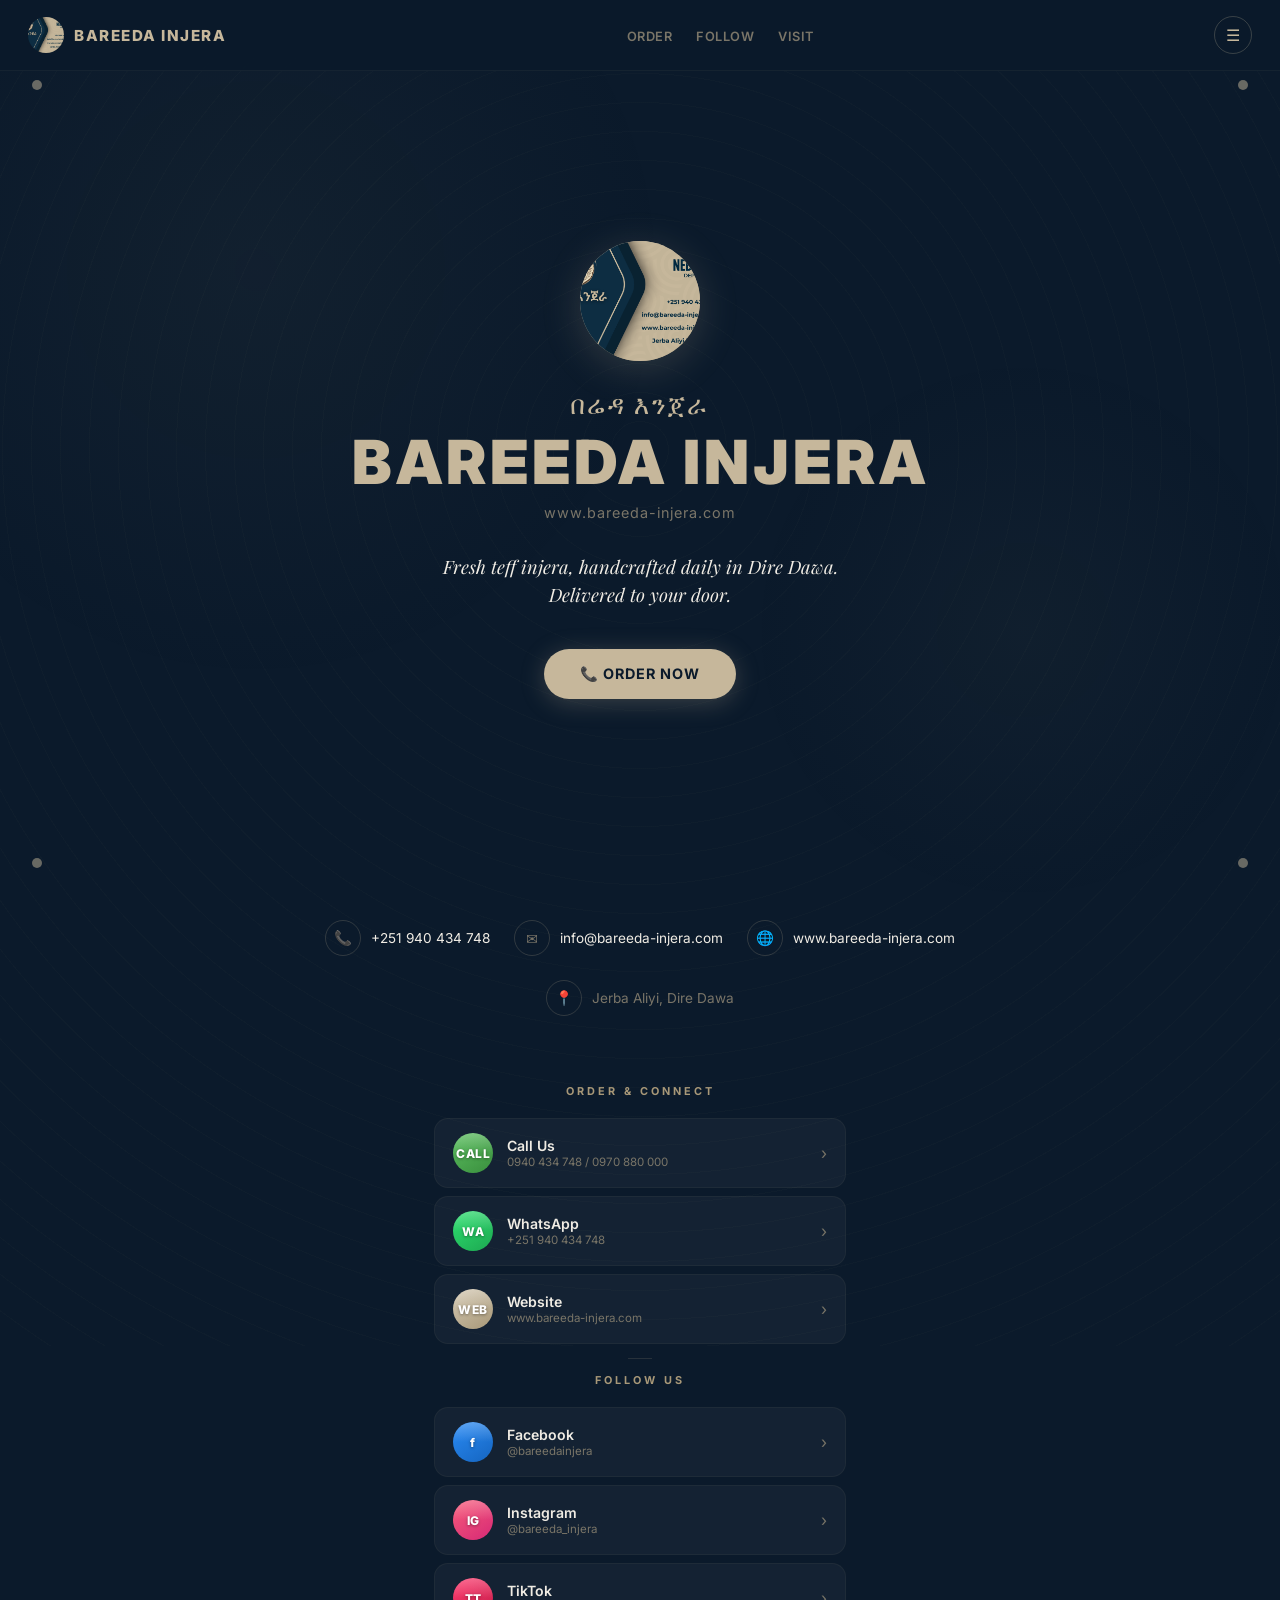
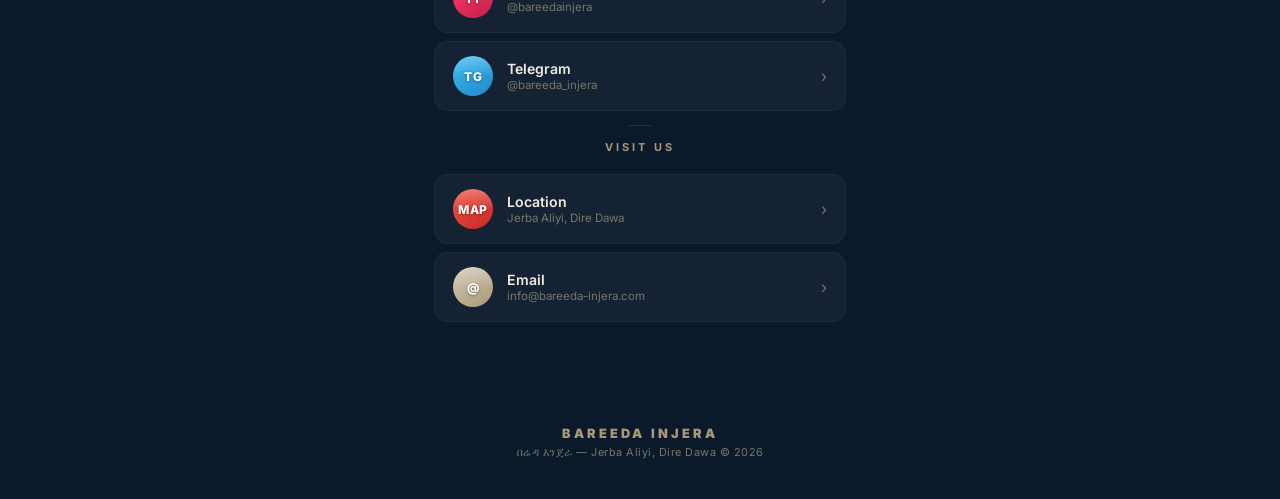
==== links/index.html @ 62047ea6 "Initial commit: Bareeda Injera e-commerce website PHP/MySQL storefront for the Dire Dawa teff injera" ====
<!DOCTYPE html>
<html lang="en">
<head>
<meta charset="UTF-8">
<meta name="viewport" content="width=device-width, initial-scale=1.0">
<title>Bareeda Injera — በሬዳ እንጀራ</title>
<meta name="description" content="Bareeda Injera — Fresh teff injera from Dire Dawa. Order now.">
<link rel="preconnect" href="https://fonts.googleapis.com">
<link rel="preconnect" href="https://fonts.gstatic.com" crossorigin>
<link href="https://fonts.googleapis.com/css2?family=Playfair+Display:ital,wght@0,400;0,700;1,400;1,700&family=Inter:wght@300;400;500;600;700;800;900&display=swap" rel="stylesheet">
<style>
  *, *::before, *::after { margin: 0; padding: 0; box-sizing: border-box; }

  :root {
    --navy: #0b1a2b;
    --navy-light: #0f2236;
    --navy-dark: #070f1a;
    --gold: #c6b79b;
    --gold-light: #d4c9b3;
    --gold-dark: #a89878;
    --text: #f0ece4;
    --text-muted: #7a7568;
    --radius: 14px;
  }

  html { scroll-behavior: smooth; }

  body {
    font-family: 'Inter', system-ui, sans-serif;
    background: var(--navy);
    color: var(--text);
    min-height: 100vh;
    overflow-x: hidden;
  }

  body::before {
    content: '';
    position: fixed;
    top: 0; left: 0; right: 0; bottom: 0;
    background:
      radial-gradient(ellipse 600px 600px at 20% 30%, rgba(198,183,155,0.04) 0%, transparent 70%),
      radial-gradient(ellipse 400px 400px at 80% 70%, rgba(198,183,155,0.03) 0%, transparent 70%);
    pointer-events: none;
    z-index: 0;
  }

  body::after {
    content: '';
    position: fixed;
    top: 50%; left: 50%;
    transform: translate(-50%, -50%);
    width: 140vmax; height: 140vmax;
    background: repeating-radial-gradient(
      circle at center,
      transparent 0px, transparent 28px,
      rgba(198,183,155,0.025) 28px, rgba(198,183,155,0.025) 29px
    );
    pointer-events: none;
    z-index: 0;
  }

  nav {
    position: fixed;
    top: 0; left: 0; right: 0;
    z-index: 100;
    display: flex;
    align-items: center;
    justify-content: space-between;
    padding: 16px 28px;
    background: rgba(11,26,43,0.9);
    backdrop-filter: blur(16px);
    -webkit-backdrop-filter: blur(16px);
    border-bottom: 1px solid rgba(198,183,155,0.06);
  }

  .nav-brand { display: flex; align-items: center; gap: 10px; }

  .nav-logo-circle {
    width: 36px; height: 36px;
    border-radius: 50%;
    overflow: hidden;
    background: var(--gold);
    display: flex;
    align-items: center;
    justify-content: center;
    flex-shrink: 0;
  }

  .nav-logo-circle img { width: 100%; height: 100%; object-fit: cover; }

  .nav-brand-text {
    font-weight: 800;
    font-size: 0.95rem;
    letter-spacing: 1.5px;
    text-transform: uppercase;
    color: var(--gold);
  }

  .nav-links { display: flex; gap: 24px; list-style: none; }

  .nav-links a {
    color: var(--text-muted);
    text-decoration: none;
    font-size: 0.8rem;
    font-weight: 600;
    letter-spacing: 0.5px;
    text-transform: uppercase;
    transition: color 0.2s;
  }

  .nav-links a:hover { color: var(--gold); }

  .nav-menu-btn {
    width: 38px; height: 38px;
    border-radius: 50%;
    border: 1.5px solid rgba(198,183,155,0.25);
    background: transparent;
    color: var(--gold);
    font-size: 1rem;
    cursor: pointer;
    display: flex;
    align-items: center;
    justify-content: center;
    transition: all 0.2s;
  }

  .nav-menu-btn:hover { background: var(--gold); color: var(--navy); }

  .page-content { position: relative; z-index: 1; }

  .hero {
    min-height: 100vh;
    display: flex;
    flex-direction: column;
    align-items: center;
    justify-content: center;
    text-align: center;
    padding: 100px 24px 60px;
    position: relative;
  }

  .corner-dot {
    position: absolute;
    width: 10px; height: 10px;
    border-radius: 50%;
    background: var(--gold);
    opacity: 0.5;
  }
  .corner-dot.tl { top: 80px; left: 32px; }
  .corner-dot.tr { top: 80px; right: 32px; }
  .corner-dot.bl { bottom: 32px; left: 32px; }
  .corner-dot.br { bottom: 32px; right: 32px; }

  .hero-logo { position: relative; margin-bottom: 28px; }

  .hero-logo-circle {
    width: 120px; height: 120px;
    border-radius: 50%;
    overflow: hidden;
    background: linear-gradient(145deg, var(--gold-light), var(--gold-dark));
    display: flex;
    align-items: center;
    justify-content: center;
    box-shadow: 0 8px 40px rgba(198,183,155,0.2);
  }

  .hero-logo-circle img { width: 100%; height: 100%; object-fit: cover; }

  .hero-amharic {
    font-size: 1.6rem;
    color: var(--gold);
    margin-bottom: 8px;
    font-weight: 500;
    letter-spacing: 2px;
  }

  .hero-title {
    font-weight: 900;
    font-size: clamp(2.2rem, 6vw, 3.8rem);
    letter-spacing: 4px;
    text-transform: uppercase;
    color: var(--gold);
    margin-bottom: 8px;
    line-height: 1.1;
  }

  .hero-url {
    font-size: 0.9rem;
    color: var(--text-muted);
    letter-spacing: 1px;
    margin-bottom: 32px;
  }

  .hero-tagline {
    font-family: 'Playfair Display', serif;
    font-style: italic;
    font-size: 1.15rem;
    color: var(--text);
    max-width: 400px;
    line-height: 1.5;
    margin-bottom: 40px;
  }

  .hero-cta-btn {
    display: inline-flex;
    align-items: center;
    gap: 10px;
    padding: 16px 36px;
    border-radius: 50px;
    background: var(--gold);
    color: var(--navy);
    font-weight: 700;
    font-size: 0.9rem;
    letter-spacing: 1px;
    text-transform: uppercase;
    text-decoration: none;
    transition: all 0.25s;
    box-shadow: 0 4px 24px rgba(198,183,155,0.25);
  }

  .hero-cta-btn:hover {
    transform: translateY(-2px);
    box-shadow: 0 8px 32px rgba(198,183,155,0.35);
    background: var(--gold-light);
  }

  .info-bar {
    display: flex;
    flex-wrap: wrap;
    justify-content: center;
    gap: 24px;
    padding: 20px 24px;
    margin: 0 auto 48px;
    max-width: 700px;
  }

  .info-item {
    display: flex;
    align-items: center;
    gap: 10px;
    color: var(--text-muted);
    font-size: 0.85rem;
  }

  .info-item .info-icon {
    width: 36px; height: 36px;
    border-radius: 50%;
    border: 1.5px solid rgba(198,183,155,0.2);
    display: flex;
    align-items: center;
    justify-content: center;
    font-size: 0.9rem;
    flex-shrink: 0;
  }

  .info-item a {
    color: var(--text);
    text-decoration: none;
    transition: color 0.2s;
  }

  .info-item a:hover { color: var(--gold); }

  .links-section {
    padding: 0 24px 80px;
    max-width: 460px;
    margin: 0 auto;
  }

  .section-label {
    text-align: center;
    font-size: 0.68rem;
    text-transform: uppercase;
    letter-spacing: 3px;
    color: var(--gold-dark);
    margin-bottom: 20px;
    font-weight: 700;
  }

  .links-grid {
    display: flex;
    flex-direction: column;
    gap: 8px;
  }

  .link-card {
    display: flex;
    align-items: center;
    gap: 14px;
    padding: 14px 18px;
    border-radius: var(--radius);
    text-decoration: none;
    color: var(--text);
    background: rgba(255,255,255,0.04);
    border: 1px solid rgba(198,183,155,0.06);
    transition: all 0.25s;
    -webkit-tap-highlight-color: transparent;
  }

  .link-card:hover {
    background: rgba(198,183,155,0.08);
    border-color: rgba(198,183,155,0.15);
    transform: translateY(-1px);
  }

  .link-card .icon-wrap {
    width: 40px; height: 40px;
    border-radius: 50%;
    display: flex;
    align-items: center;
    justify-content: center;
    flex-shrink: 0;
    position: relative;
    overflow: hidden;
  }

  .link-card .icon-wrap::before {
    content: '';
    position: absolute;
    top: 0; left: 0; right: 0;
    height: 50%;
    background: linear-gradient(180deg, rgba(255,255,255,0.25) 0%, transparent 100%);
    border-radius: 50% 50% 0 0;
    z-index: 1;
  }

  .link-card .icon-wrap .icon-label {
    position: relative;
    z-index: 2;
    font-weight: 800;
    font-size: 0.75rem;
    color: #fff;
    text-shadow: 0 1px 3px rgba(0,0,0,0.4);
    letter-spacing: 0.5px;
  }

  .link-card[data-brand="phone"] .icon-wrap     { background: linear-gradient(145deg, #5cbf60, #3a8f3e); }
  .link-card[data-brand="whatsapp"] .icon-wrap  { background: linear-gradient(145deg, #2ee070, #1da851); }
  .link-card[data-brand="facebook"] .icon-wrap  { background: linear-gradient(145deg, #2a8bf5, #1565c0); }
  .link-card[data-brand="instagram"] .icon-wrap { background: linear-gradient(145deg, #f85d7a, #d62976); }
  .link-card[data-brand="tiktok"] .icon-wrap    { background: linear-gradient(145deg, #ff3b6f, #c41e4a); }
  .link-card[data-brand="telegram"] .icon-wrap  { background: linear-gradient(145deg, #3bbcf5, #2188c8); }
  .link-card[data-brand="location"] .icon-wrap  { background: linear-gradient(145deg, #f05545, #c62828); }
  .link-card[data-brand="email"] .icon-wrap     { background: linear-gradient(145deg, var(--gold-light), var(--gold-dark)); }
  .link-card[data-brand="website"] .icon-wrap   { background: linear-gradient(145deg, var(--gold-light), var(--gold-dark)); }

  .link-card .card-info { flex: 1; min-width: 0; }
  .link-card .card-info .name { font-size: 0.88rem; font-weight: 600; }
  .link-card .card-info .handle {
    font-size: 0.72rem;
    color: var(--text-muted);
    margin-top: 1px;
    overflow: hidden;
    text-overflow: ellipsis;
    white-space: nowrap;
  }

  .link-card .card-arrow {
    color: var(--text-muted);
    font-size: 1rem;
    flex-shrink: 0;
    transition: all 0.2s;
  }

  .link-card:hover .card-arrow { transform: translateX(3px); color: var(--gold); }

  .link-divider {
    width: 24px; height: 1px;
    background: rgba(198,183,155,0.15);
    margin: 14px auto;
  }

  footer {
    text-align: center;
    padding: 24px 24px 40px;
    position: relative;
    z-index: 1;
  }

  .footer-brand {
    font-weight: 900;
    font-size: 0.8rem;
    letter-spacing: 3px;
    text-transform: uppercase;
    color: var(--gold-dark);
    margin-bottom: 4px;
  }

  .footer-sub {
    font-size: 0.68rem;
    color: var(--text-muted);
    letter-spacing: 0.5px;
  }

  @media (max-width: 480px) {
    nav { padding: 12px 18px; }
    .nav-links { display: none; }
    .hero { padding: 90px 18px 40px; }
    .hero-logo-circle { width: 96px; height: 96px; }
    .hero-amharic { font-size: 1.3rem; }
    .info-bar { gap: 16px; }
    .links-section { padding: 0 16px 60px; }
    .corner-dot { display: none; }
  }
</style>
</head>
<body>

<nav>
  <div class="nav-brand">
    <div class="nav-logo-circle">
      <img src="../assets/images/logo-front.png" alt="Bareeda Logo">
    </div>
    <div class="nav-brand-text">Bareeda Injera</div>
  </div>
  <ul class="nav-links">
    <li><a href="#order">Order</a></li>
    <li><a href="#social">Follow</a></li>
    <li><a href="#visit">Visit</a></li>
  </ul>
  <button class="nav-menu-btn" aria-label="Menu">☰</button>
</nav>

<div class="page-content">

  <section class="hero" id="order">
    <div class="corner-dot tl"></div>
    <div class="corner-dot tr"></div>
    <div class="corner-dot bl"></div>
    <div class="corner-dot br"></div>

    <div class="hero-logo">
      <div class="hero-logo-circle">
        <img src="../assets/images/logo-front.png" alt="Bareeda Injera Logo">
      </div>
    </div>

    <div class="hero-amharic">በሬዳ እንጀራ</div>
    <h1 class="hero-title">Bareeda Injera</h1>
    <div class="hero-url">www.bareeda-injera.com</div>

    <p class="hero-tagline">Fresh teff injera, handcrafted daily in Dire Dawa. Delivered to your door.</p>

    <a class="hero-cta-btn" href="tel:+251940434748">📞 Order Now</a>
  </section>

  <div class="info-bar">
    <div class="info-item">
      <div class="info-icon">📞</div>
      <a href="tel:+251940434748">+251 940 434 748</a>
    </div>
    <div class="info-item">
      <div class="info-icon">✉️</div>
      <a href="mailto:info@bareeda-injera.com">info@bareeda-injera.com</a>
    </div>
    <div class="info-item">
      <div class="info-icon">🌐</div>
      <a href="https://www.bareeda-injera.com" target="_blank" rel="noopener">www.bareeda-injera.com</a>
    </div>
    <div class="info-item">
      <div class="info-icon">📍</div>
      <span>Jerba Aliyi, Dire Dawa</span>
    </div>
  </div>

  <section class="links-section" id="social">
    <div class="section-label">Order & Connect</div>
    <div class="links-grid">
      <a class="link-card" data-brand="phone" href="tel:+251940434748">
        <div class="icon-wrap"><span class="icon-label">CALL</span></div>
        <div class="card-info"><div class="name">Call Us</div><div class="handle">0940 434 748 / 0970 880 000</div></div>
        <div class="card-arrow">›</div>
      </a>
      <a class="link-card" data-brand="whatsapp" href="https://wa.me/251940434748" target="_blank" rel="noopener">
        <div class="icon-wrap"><span class="icon-label">WA</span></div>
        <div class="card-info"><div class="name">WhatsApp</div><div class="handle">+251 940 434 748</div></div>
        <div class="card-arrow">›</div>
      </a>
      <a class="link-card" data-brand="website" href="https://www.bareeda-injera.com" target="_blank" rel="noopener">
        <div class="icon-wrap"><span class="icon-label">WEB</span></div>
        <div class="card-info"><div class="name">Website</div><div class="handle">www.bareeda-injera.com</div></div>
        <div class="card-arrow">›</div>
      </a>
    </div>

    <div class="link-divider"></div>
    <div class="section-label">Follow Us</div>
    <div class="links-grid">
      <a class="link-card" data-brand="facebook" href="https://www.facebook.com/bareedainjera" target="_blank" rel="noopener">
        <div class="icon-wrap"><span class="icon-label">f</span></div>
        <div class="card-info"><div class="name">Facebook</div><div class="handle">@bareedainjera</div></div>
        <div class="card-arrow">›</div>
      </a>
      <a class="link-card" data-brand="instagram" href="https://www.instagram.com/bareeda_injera" target="_blank" rel="noopener">
        <div class="icon-wrap"><span class="icon-label">IG</span></div>
        <div class="card-info"><div class="name">Instagram</div><div class="handle">@bareeda_injera</div></div>
        <div class="card-arrow">›</div>
      </a>
      <a class="link-card" data-brand="tiktok" href="https://www.tiktok.com/@bareedainjera" target="_blank" rel="noopener">
        <div class="icon-wrap"><span class="icon-label">TT</span></div>
        <div class="card-info"><div class="name">TikTok</div><div class="handle">@bareedainjera</div></div>
        <div class="card-arrow">›</div>
      </a>
      <a class="link-card" data-brand="telegram" href="https://t.me/bareeda_injera" target="_blank" rel="noopener">
        <div class="icon-wrap"><span class="icon-label">TG</span></div>
        <div class="card-info"><div class="name">Telegram</div><div class="handle">@bareeda_injera</div></div>
        <div class="card-arrow">›</div>
      </a>
    </div>

    <div class="link-divider"></div>
    <div class="section-label" id="visit">Visit Us</div>
    <div class="links-grid">
      <a class="link-card" data-brand="location" href="https://maps.google.com/?q=Jerba+Aliyi+Dire+Dawa+Ethiopia" target="_blank" rel="noopener">
        <div class="icon-wrap"><span class="icon-label">MAP</span></div>
        <div class="card-info"><div class="name">Location</div><div class="handle">Jerba Aliyi, Dire Dawa</div></div>
        <div class="card-arrow">›</div>
      </a>
      <a class="link-card" data-brand="email" href="mailto:info@bareeda-injera.com">
        <div class="icon-wrap"><span class="icon-label">@</span></div>
        <div class="card-info"><div class="name">Email</div><div class="handle">info@bareeda-injera.com</div></div>
        <div class="card-arrow">›</div>
      </a>
    </div>
  </section>

  <footer>
    <div class="footer-brand">Bareeda Injera</div>
    <div class="footer-sub">በሬዳ እንጀራ — Jerba Aliyi, Dire Dawa &copy; 2026</div>
  </footer>

</div>

</body>
</html>
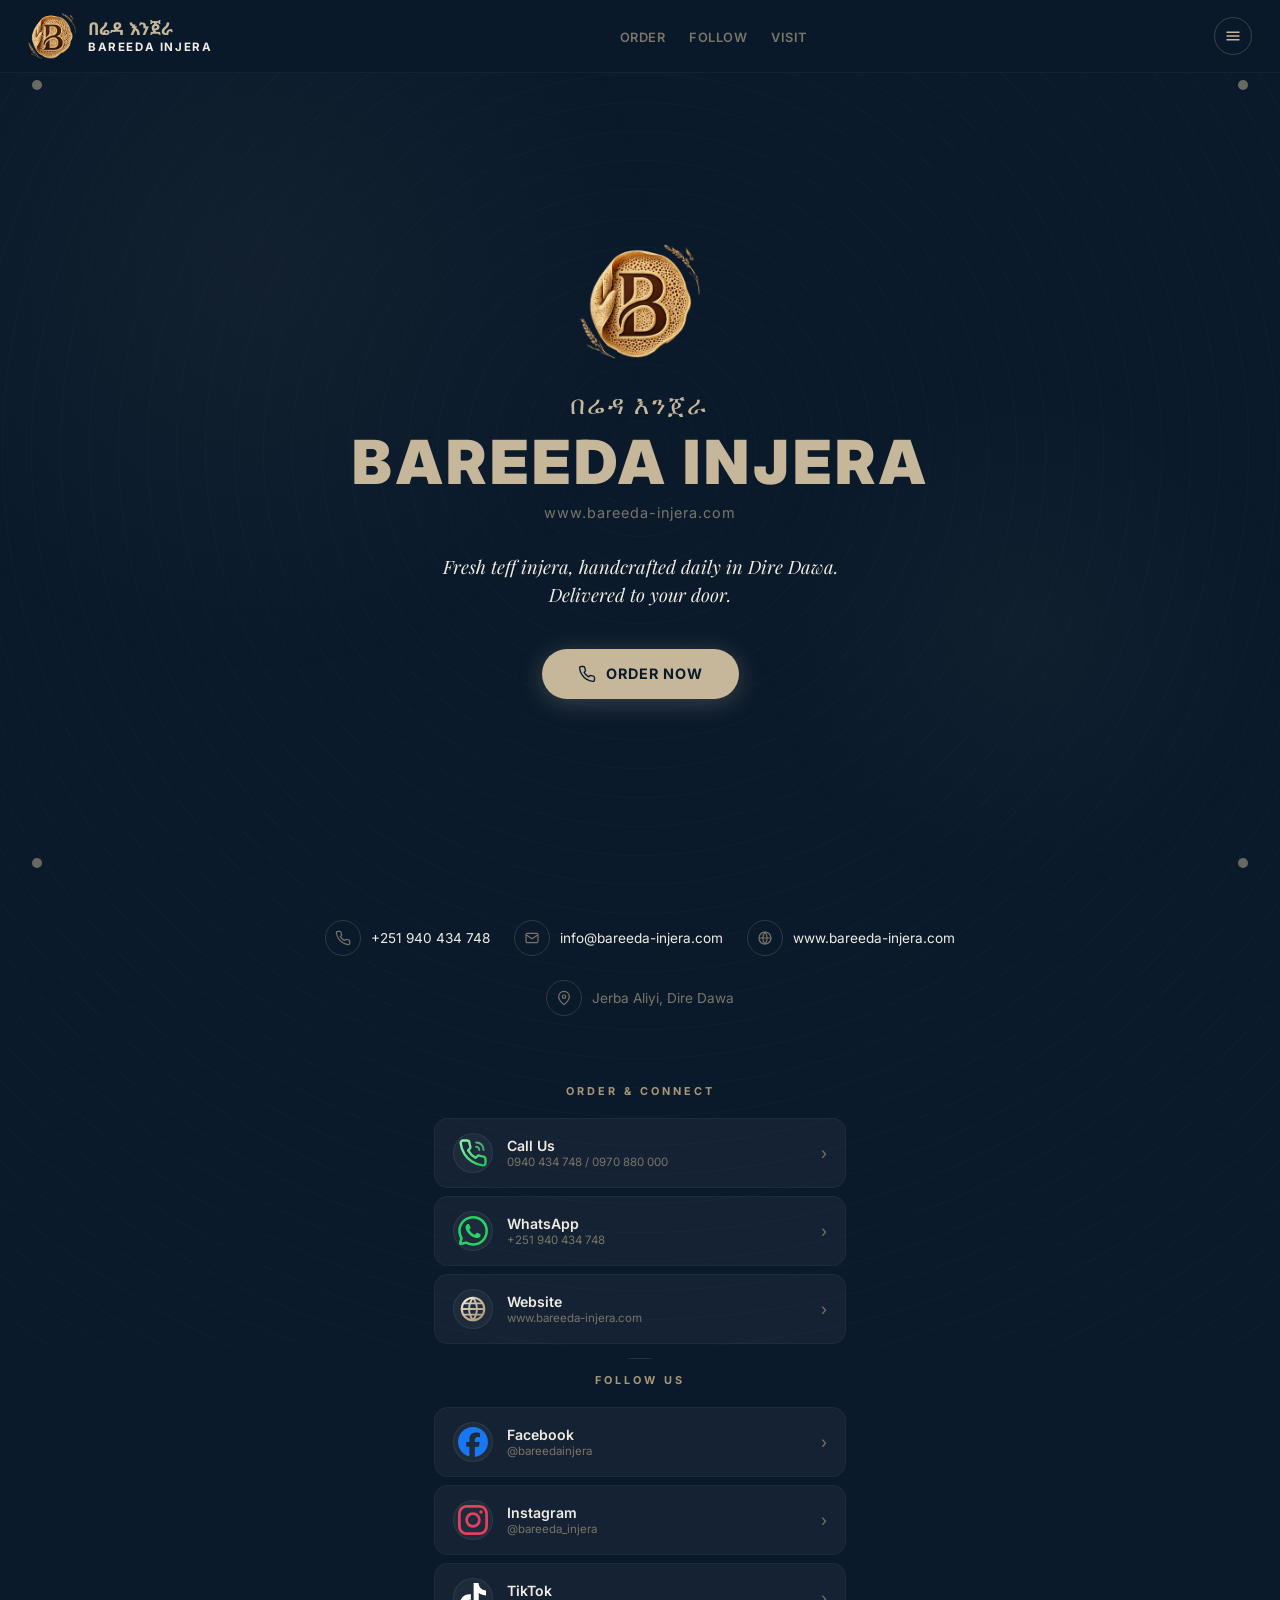
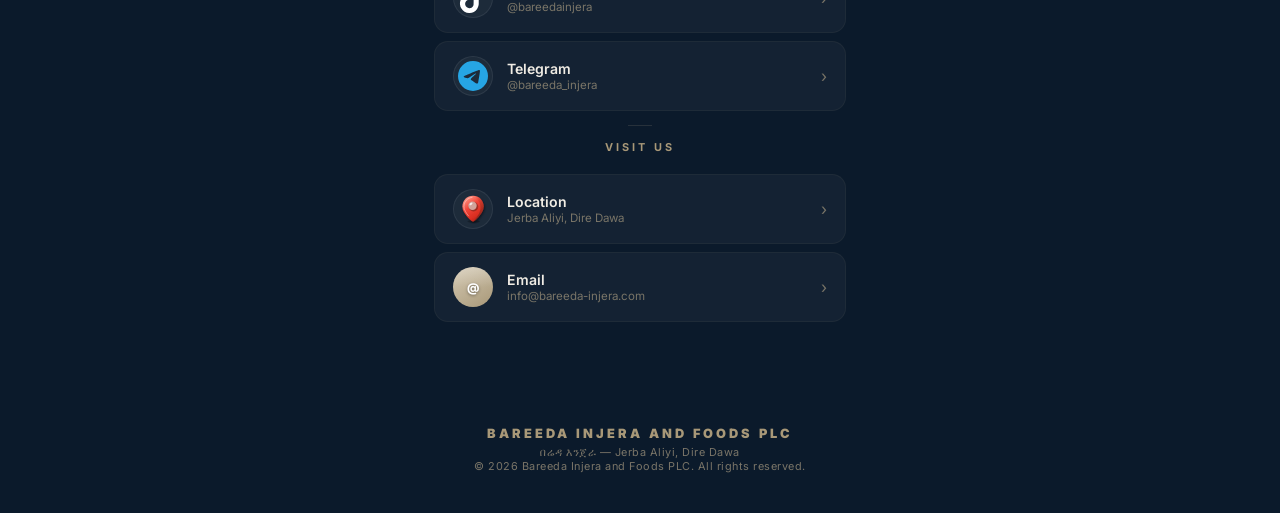
==== commit aff2afed: "Add Telegram alert pipeline, analytics, hero/about image styling, and e-commerce enhancements - Tele" ====
--- a/links/index.html
+++ b/links/index.html
@@ -7,7 +7,7 @@
 <meta name="description" content="Bareeda Injera — Fresh teff injera from Dire Dawa. Order now.">
 <link rel="preconnect" href="https://fonts.googleapis.com">
 <link rel="preconnect" href="https://fonts.gstatic.com" crossorigin>
-<link href="https://fonts.googleapis.com/css2?family=Playfair+Display:ital,wght@0,400;0,700;1,400;1,700&family=Inter:wght@300;400;500;600;700;800;900&display=swap" rel="stylesheet">
+<link href="https://fonts.googleapis.com/css2?family=Playfair+Display:ital,wght@0,400;0,700;1,400;1,700&family=Inter:wght@300;400;500;600;700;800;900&family=Noto+Sans+Ethiopic:wght@600;700&display=swap" rel="stylesheet">
 <style>
   *, *::before, *::after { margin: 0; padding: 0; box-sizing: border-box; }
 
@@ -66,34 +66,37 @@
     display: flex;
     align-items: center;
     justify-content: space-between;
-    padding: 16px 28px;
+    padding: 12px 28px;
     background: rgba(11,26,43,0.9);
     backdrop-filter: blur(16px);
     -webkit-backdrop-filter: blur(16px);
     border-bottom: 1px solid rgba(198,183,155,0.06);
   }
 
-  .nav-brand { display: flex; align-items: center; gap: 10px; }
+  .nav-brand { display: flex; align-items: center; gap: 12px; }
 
   .nav-logo-circle {
-    width: 36px; height: 36px;
-    border-radius: 50%;
-    overflow: hidden;
-    background: var(--gold);
+    width: 48px; height: 48px;
     display: flex;
     align-items: center;
     justify-content: center;
     flex-shrink: 0;
   }
 
-  .nav-logo-circle img { width: 100%; height: 100%; object-fit: cover; }
+  .nav-logo-circle img { width: 100%; height: 100%; object-fit: contain; }
 
   .nav-brand-text {
-    font-weight: 800;
-    font-size: 0.95rem;
-    letter-spacing: 1.5px;
-    text-transform: uppercase;
-    color: var(--gold);
+    display: flex; flex-direction: column; gap: 3px; line-height: 1.1;
+  }
+
+  .nav-brand-am {
+    font-family: 'Noto Sans Ethiopic', sans-serif;
+    font-size: 1.1rem; font-weight: 700; color: var(--gold);
+  }
+
+  .nav-brand-en {
+    font-size: 0.72rem; font-weight: 700; color: var(--text);
+    letter-spacing: 1.6px; text-transform: uppercase;
   }
 
   .nav-links { display: flex; gap: 24px; list-style: none; }
@@ -155,16 +158,12 @@
 
   .hero-logo-circle {
     width: 120px; height: 120px;
-    border-radius: 50%;
-    overflow: hidden;
-    background: linear-gradient(145deg, var(--gold-light), var(--gold-dark));
-    display: flex;
-    align-items: center;
-    justify-content: center;
-    box-shadow: 0 8px 40px rgba(198,183,155,0.2);
-  }
-
-  .hero-logo-circle img { width: 100%; height: 100%; object-fit: cover; }
+    display: flex;
+    align-items: center;
+    justify-content: center;
+  }
+
+  .hero-logo-circle img { width: 100%; height: 100%; object-fit: contain; }
 
   .hero-amharic {
     font-size: 1.6rem;
@@ -334,15 +333,33 @@
     letter-spacing: 0.5px;
   }
 
-  .link-card[data-brand="phone"] .icon-wrap     { background: linear-gradient(145deg, #5cbf60, #3a8f3e); }
-  .link-card[data-brand="whatsapp"] .icon-wrap  { background: linear-gradient(145deg, #2ee070, #1da851); }
-  .link-card[data-brand="facebook"] .icon-wrap  { background: linear-gradient(145deg, #2a8bf5, #1565c0); }
-  .link-card[data-brand="instagram"] .icon-wrap { background: linear-gradient(145deg, #f85d7a, #d62976); }
-  .link-card[data-brand="tiktok"] .icon-wrap    { background: linear-gradient(145deg, #ff3b6f, #c41e4a); }
-  .link-card[data-brand="telegram"] .icon-wrap  { background: linear-gradient(145deg, #3bbcf5, #2188c8); }
-  .link-card[data-brand="location"] .icon-wrap  { background: linear-gradient(145deg, #f05545, #c62828); }
-  .link-card[data-brand="email"] .icon-wrap     { background: linear-gradient(145deg, var(--gold-light), var(--gold-dark)); }
-  .link-card[data-brand="website"] .icon-wrap   { background: linear-gradient(145deg, var(--gold-light), var(--gold-dark)); }
+  .link-card .icon-wrap .brand-icon {
+    width: 30px; height: 30px;
+    display: block;
+    position: relative;
+    z-index: 2;
+  }
+
+  .link-card[data-brand="phone"] .icon-wrap,
+  .link-card[data-brand="whatsapp"] .icon-wrap,
+  .link-card[data-brand="website"] .icon-wrap,
+  .link-card[data-brand="facebook"] .icon-wrap,
+  .link-card[data-brand="instagram"] .icon-wrap,
+  .link-card[data-brand="tiktok"] .icon-wrap,
+  .link-card[data-brand="telegram"] .icon-wrap,
+  .link-card[data-brand="location"] .icon-wrap {
+    background: rgba(255,255,255,0.04);
+    border: 1px solid rgba(255,255,255,0.07);
+  }
+  .link-card[data-brand="phone"] .icon-wrap::before,
+  .link-card[data-brand="whatsapp"] .icon-wrap::before,
+  .link-card[data-brand="website"] .icon-wrap::before,
+  .link-card[data-brand="facebook"] .icon-wrap::before,
+  .link-card[data-brand="instagram"] .icon-wrap::before,
+  .link-card[data-brand="tiktok"] .icon-wrap::before,
+  .link-card[data-brand="telegram"] .icon-wrap::before,
+  .link-card[data-brand="location"] .icon-wrap::before { display: none; }
+  .link-card[data-brand="email"] .icon-wrap { background: linear-gradient(145deg, var(--gold-light), var(--gold-dark)); }
 
   .link-card .card-info { flex: 1; min-width: 0; }
   .link-card .card-info .name { font-size: 0.88rem; font-weight: 600; }
@@ -395,6 +412,7 @@
   @media (max-width: 480px) {
     nav { padding: 12px 18px; }
     .nav-links { display: none; }
+    .nav-links.open { display: flex; position: absolute; top: 62px; left: 0; right: 0; padding: 18px; background: rgba(11,26,43,0.98); border-bottom: 1px solid rgba(198,183,155,0.08); justify-content: center; }
     .hero { padding: 90px 18px 40px; }
     .hero-logo-circle { width: 96px; height: 96px; }
     .hero-amharic { font-size: 1.3rem; }
@@ -409,16 +427,19 @@
 <nav>
   <div class="nav-brand">
     <div class="nav-logo-circle">
-      <img src="../assets/images/logo-front.png" alt="Bareeda Logo">
-    </div>
-    <div class="nav-brand-text">Bareeda Injera</div>
+      <img src="../assets/images/logo-b-transparent.png" alt="Bareeda Logo">
+    </div>
+    <div class="nav-brand-text">
+      <span class="nav-brand-am">በሬዳ እንጀራ</span>
+      <span class="nav-brand-en">Bareeda Injera</span>
+    </div>
   </div>
   <ul class="nav-links">
     <li><a href="#order">Order</a></li>
     <li><a href="#social">Follow</a></li>
     <li><a href="#visit">Visit</a></li>
   </ul>
-  <button class="nav-menu-btn" aria-label="Menu">☰</button>
+  <button class="nav-menu-btn" aria-label="Menu" type="button"><svg width="18" height="18" viewBox="0 0 24 24" fill="none" stroke="currentColor" stroke-width="1.8" stroke-linecap="round" aria-hidden="true"><path d="M4 7h16M4 12h16M4 17h16"/></svg></button>
 </nav>
 
 <div class="page-content">
@@ -431,7 +452,7 @@
 
     <div class="hero-logo">
       <div class="hero-logo-circle">
-        <img src="../assets/images/logo-front.png" alt="Bareeda Injera Logo">
+        <img src="../assets/images/logo-b-transparent.png" alt="Bareeda Injera Logo">
       </div>
     </div>
 
@@ -441,24 +462,24 @@
 
     <p class="hero-tagline">Fresh teff injera, handcrafted daily in Dire Dawa. Delivered to your door.</p>
 
-    <a class="hero-cta-btn" href="tel:+251940434748">📞 Order Now</a>
+    <a class="hero-cta-btn" href="tel:+251940434748"><svg width="18" height="18" viewBox="0 0 24 24" fill="none" stroke="currentColor" stroke-width="1.8" stroke-linecap="round" stroke-linejoin="round" aria-hidden="true"><path d="M22 16.9v3a2 2 0 0 1-2.2 2 19.8 19.8 0 0 1-8.6-3.1 19.5 19.5 0 0 1-6-6A19.8 19.8 0 0 1 2.1 4.2 2 2 0 0 1 4.1 2h3a2 2 0 0 1 2 1.7c.1 1 .4 2 .7 2.9a2 2 0 0 1-.5 2.1L8.1 9.9a16 16 0 0 0 6 6l1.2-1.2a2 2 0 0 1 2.1-.5c.9.3 1.9.6 2.9.7a2 2 0 0 1 1.7 2Z"/></svg>Order Now</a>
   </section>
 
   <div class="info-bar">
     <div class="info-item">
-      <div class="info-icon">📞</div>
+      <div class="info-icon"><svg width="16" height="16" viewBox="0 0 24 24" fill="none" stroke="currentColor" stroke-width="1.8" aria-hidden="true"><path d="M22 16.9v3a2 2 0 0 1-2.2 2 19.8 19.8 0 0 1-8.6-3.1 19.5 19.5 0 0 1-6-6A19.8 19.8 0 0 1 2.1 4.2 2 2 0 0 1 4.1 2h3a2 2 0 0 1 2 1.7c.1 1 .4 2 .7 2.9a2 2 0 0 1-.5 2.1L8.1 9.9a16 16 0 0 0 6 6l1.2-1.2a2 2 0 0 1 2.1-.5c.9.3 1.9.6 2.9.7a2 2 0 0 1 1.7 2Z"/></svg></div>
       <a href="tel:+251940434748">+251 940 434 748</a>
     </div>
     <div class="info-item">
-      <div class="info-icon">✉️</div>
+      <div class="info-icon"><svg width="16" height="16" viewBox="0 0 24 24" fill="none" stroke="currentColor" stroke-width="1.8" aria-hidden="true"><rect x="3" y="5" width="18" height="14" rx="2"/><path d="m3 7 9 6 9-6"/></svg></div>
       <a href="mailto:info@bareeda-injera.com">info@bareeda-injera.com</a>
     </div>
     <div class="info-item">
-      <div class="info-icon">🌐</div>
+      <div class="info-icon"><svg width="16" height="16" viewBox="0 0 24 24" fill="none" stroke="currentColor" stroke-width="1.8" aria-hidden="true"><circle cx="12" cy="12" r="9"/><path d="M3 12h18M12 3a14 14 0 0 1 0 18M12 3a14 14 0 0 0 0 18"/></svg></div>
       <a href="https://www.bareeda-injera.com" target="_blank" rel="noopener">www.bareeda-injera.com</a>
     </div>
     <div class="info-item">
-      <div class="info-icon">📍</div>
+      <div class="info-icon"><svg width="16" height="16" viewBox="0 0 24 24" fill="none" stroke="currentColor" stroke-width="1.8" aria-hidden="true"><path d="M20 10c0 5-8 12-8 12S4 15 4 10a8 8 0 1 1 16 0Z"/><circle cx="12" cy="10" r="2.5"/></svg></div>
       <span>Jerba Aliyi, Dire Dawa</span>
     </div>
   </div>
@@ -467,17 +488,17 @@
     <div class="section-label">Order & Connect</div>
     <div class="links-grid">
       <a class="link-card" data-brand="phone" href="tel:+251940434748">
-        <div class="icon-wrap"><span class="icon-label">CALL</span></div>
+        <div class="icon-wrap"><img class="brand-icon" src="../assets/images/social/phone.svg" alt="" aria-hidden="true"></div>
         <div class="card-info"><div class="name">Call Us</div><div class="handle">0940 434 748 / 0970 880 000</div></div>
         <div class="card-arrow">›</div>
       </a>
       <a class="link-card" data-brand="whatsapp" href="https://wa.me/251940434748" target="_blank" rel="noopener">
-        <div class="icon-wrap"><span class="icon-label">WA</span></div>
+        <div class="icon-wrap"><img class="brand-icon" src="../assets/images/social/whatsapp.svg" alt="" aria-hidden="true"></div>
         <div class="card-info"><div class="name">WhatsApp</div><div class="handle">+251 940 434 748</div></div>
         <div class="card-arrow">›</div>
       </a>
       <a class="link-card" data-brand="website" href="https://www.bareeda-injera.com" target="_blank" rel="noopener">
-        <div class="icon-wrap"><span class="icon-label">WEB</span></div>
+        <div class="icon-wrap"><img class="brand-icon" src="../assets/images/social/website.svg" alt="" aria-hidden="true"></div>
         <div class="card-info"><div class="name">Website</div><div class="handle">www.bareeda-injera.com</div></div>
         <div class="card-arrow">›</div>
       </a>
@@ -487,22 +508,22 @@
     <div class="section-label">Follow Us</div>
     <div class="links-grid">
       <a class="link-card" data-brand="facebook" href="https://www.facebook.com/bareedainjera" target="_blank" rel="noopener">
-        <div class="icon-wrap"><span class="icon-label">f</span></div>
+        <div class="icon-wrap"><img class="brand-icon" src="../assets/images/social/facebook.svg" alt="" aria-hidden="true"></div>
         <div class="card-info"><div class="name">Facebook</div><div class="handle">@bareedainjera</div></div>
         <div class="card-arrow">›</div>
       </a>
       <a class="link-card" data-brand="instagram" href="https://www.instagram.com/bareeda_injera" target="_blank" rel="noopener">
-        <div class="icon-wrap"><span class="icon-label">IG</span></div>
+        <div class="icon-wrap"><img class="brand-icon" src="../assets/images/social/instagram.svg" alt="" aria-hidden="true"></div>
         <div class="card-info"><div class="name">Instagram</div><div class="handle">@bareeda_injera</div></div>
         <div class="card-arrow">›</div>
       </a>
       <a class="link-card" data-brand="tiktok" href="https://www.tiktok.com/@bareedainjera" target="_blank" rel="noopener">
-        <div class="icon-wrap"><span class="icon-label">TT</span></div>
+        <div class="icon-wrap"><img class="brand-icon" src="../assets/images/social/tiktok.svg" alt="" aria-hidden="true"></div>
         <div class="card-info"><div class="name">TikTok</div><div class="handle">@bareedainjera</div></div>
         <div class="card-arrow">›</div>
       </a>
       <a class="link-card" data-brand="telegram" href="https://t.me/bareeda_injera" target="_blank" rel="noopener">
-        <div class="icon-wrap"><span class="icon-label">TG</span></div>
+        <div class="icon-wrap"><img class="brand-icon" src="../assets/images/social/telegram.svg" alt="" aria-hidden="true"></div>
         <div class="card-info"><div class="name">Telegram</div><div class="handle">@bareeda_injera</div></div>
         <div class="card-arrow">›</div>
       </a>
@@ -512,7 +533,7 @@
     <div class="section-label" id="visit">Visit Us</div>
     <div class="links-grid">
       <a class="link-card" data-brand="location" href="https://maps.google.com/?q=Jerba+Aliyi+Dire+Dawa+Ethiopia" target="_blank" rel="noopener">
-        <div class="icon-wrap"><span class="icon-label">MAP</span></div>
+        <div class="icon-wrap"><img class="brand-icon" src="../assets/images/social/location-3d.svg" alt="" aria-hidden="true"></div>
         <div class="card-info"><div class="name">Location</div><div class="handle">Jerba Aliyi, Dire Dawa</div></div>
         <div class="card-arrow">›</div>
       </a>
@@ -525,11 +546,29 @@
   </section>
 
   <footer>
-    <div class="footer-brand">Bareeda Injera</div>
-    <div class="footer-sub">በሬዳ እንጀራ — Jerba Aliyi, Dire Dawa &copy; 2026</div>
+    <div class="footer-brand">Bareeda Injera and Foods PLC</div>
+    <div class="footer-sub">በሬዳ እንጀራ — Jerba Aliyi, Dire Dawa<br>&copy; 2026 Bareeda Injera and Foods PLC. All rights reserved.</div>
   </footer>
 
 </div>
 
+<script>
+(function () {
+  var menuButton = document.querySelector('.nav-menu-btn');
+  var navigation = document.querySelector('.nav-links');
+  menuButton.addEventListener('click', function () {
+    var open = navigation.classList.toggle('open');
+    menuButton.setAttribute('aria-expanded', open ? 'true' : 'false');
+  });
+
+  if (navigator.doNotTrack === '1' || window.doNotTrack === '1') return;
+  fetch('/analytics/qr-scan', {
+    method: 'POST',
+    credentials: 'same-origin',
+    keepalive: true,
+    headers: { 'X-Requested-With': 'fetch' }
+  }).catch(function () {});
+})();
+</script>
 </body>
 </html>
